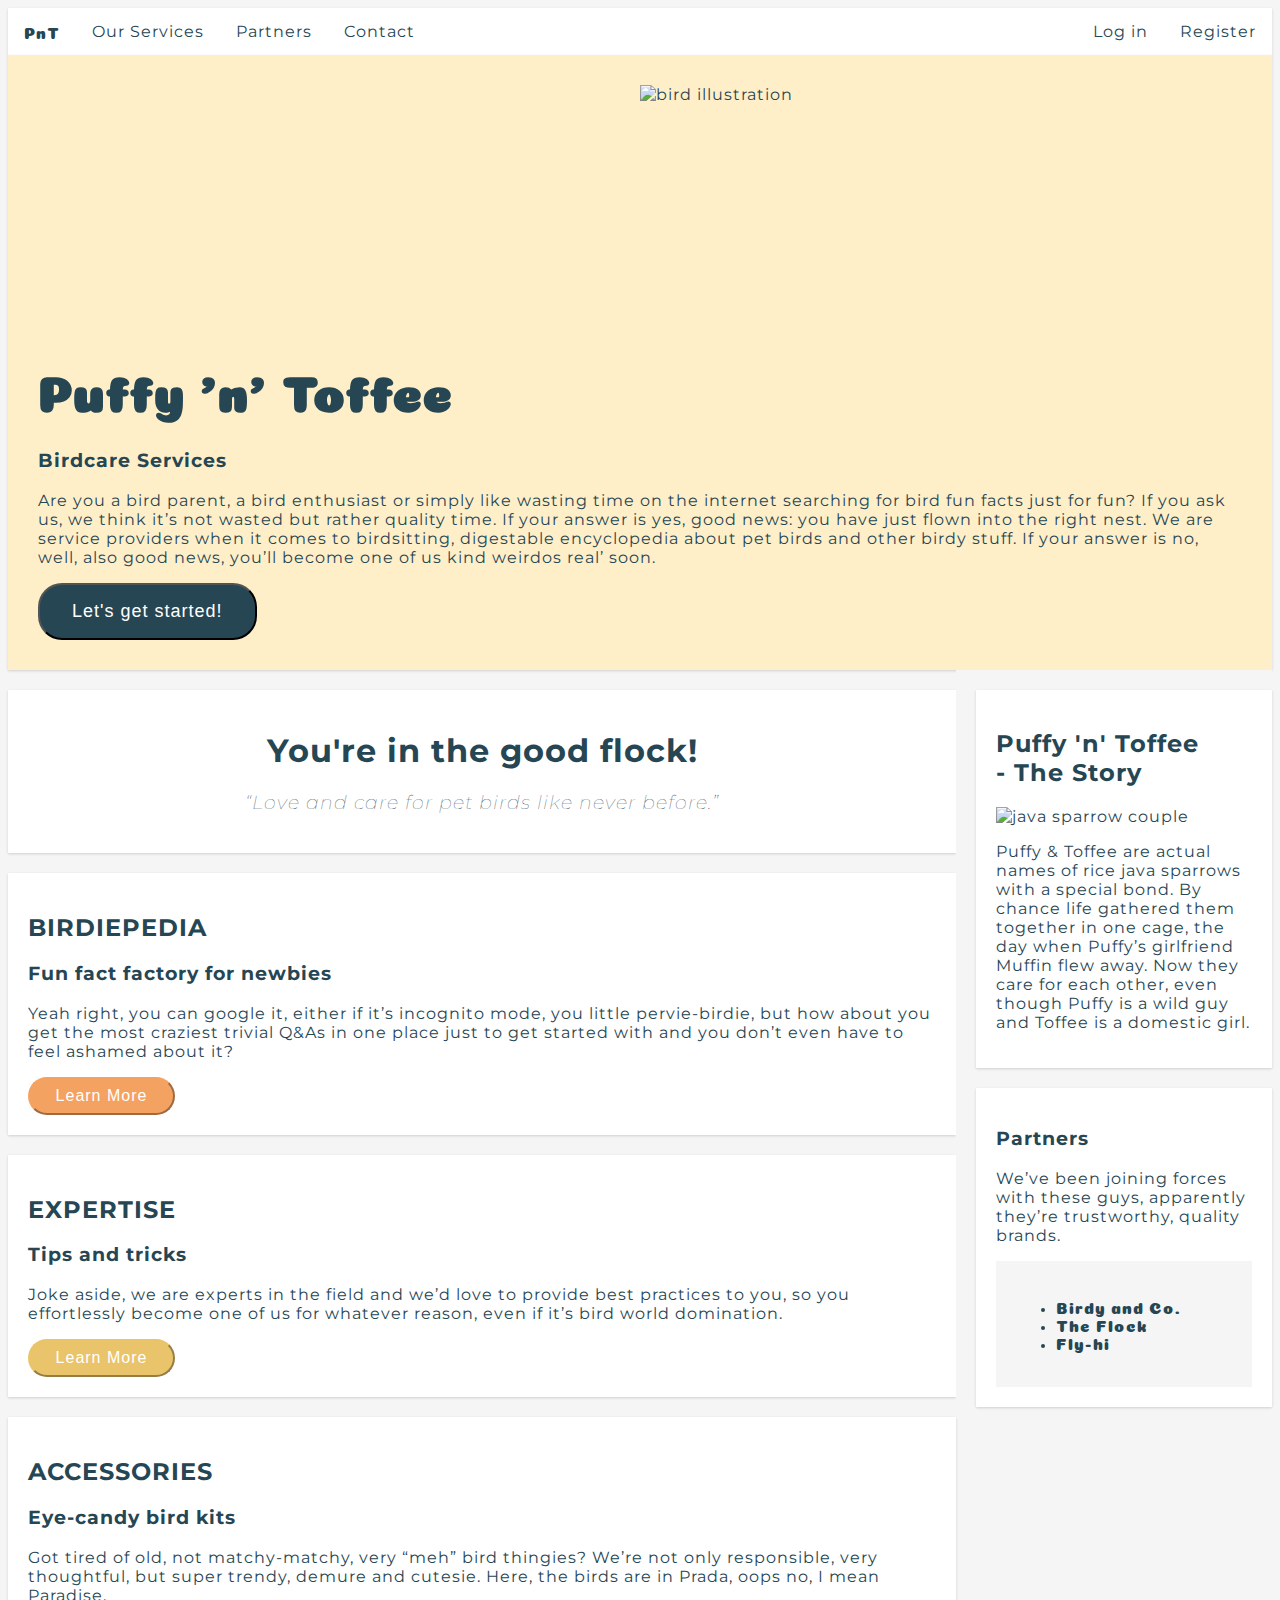
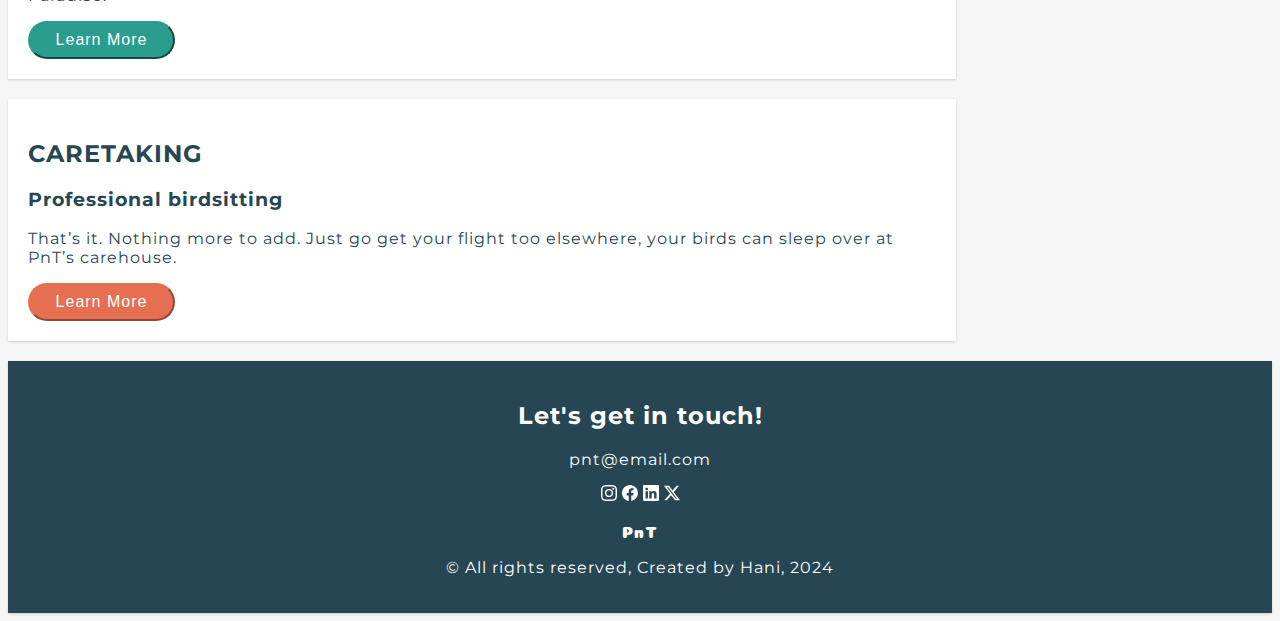
==== index.html @ f8065d81 "Add files via upload" ====
<!DOCTYPE html>
<html lang="en">
  <head>
    <meta charset="UTF-8" />
    <meta name="viewport" content="width=device-width, initial-scale=1.0" />
    <link rel="stylesheet" href="style.css" />
    <title>PnT Birdcare Services</title>
  </head>
  <body>
    <div class="topnav">
      <a style="font-family: Coiny; color: var(--dark)" href="#"
        ><img style="width: 20px" src="img/PnT_logo.png" alt="" />PnT</a
      >
      <a href="#services">Our Services</a>
      <a href="#partners">Partners</a>
      <a href="#contact">Contact</a>
      <a href="#" style="float: right">Register</a>
      <a href="#" style="float: right">Log in</a>
    </div>

    <div class="header">
      <img id="bird" src="img/PnT_hero.png" alt="bird illustration" />
      <h1>Puffy 'n' Toffee</h1>
      <h3>Birdcare Services</h3>
      <p>
        Are you a bird parent, a bird enthusiast or simply like wasting time on
        the internet searching for bird fun facts just for fun? If you ask us,
        we think it’s not wasted but rather quality time. If your answer is yes,
        good news: you have just flown into the right nest. We are service
        providers when it comes to birdsitting, digestable encyclopedia about
        pet birds and other birdy stuff. If your answer is no, well, also good
        news, you’ll become one of us kind weirdos real’ soon.
      </p>
      <a href="#services"
        ><button class="btn-primary">Let's get started!</button></a
      >
    </div>

    <div class="row">
      <div class="leftcolumn">
        <div style="text-align: center" class="card">
          <h1>You're in the good flock!</h1>
          <h3 style="font-weight: lighter; font-style: italic">
            “Love and care for pet birds like never before.”
          </h3>
        </div>
        <div id="services" class="card">
          <h2>BIRDIEPEDIA</h2>
          <h3>Fun fact factory for newbies</h3>
          <p>
            Yeah right, you can google it, either if it’s incognito mode, you
            little pervie-birdie, but how about you get the most craziest
            trivial Q&As in one place just to get started with and you don’t
            even have to feel ashamed about it?
          </p>
          <a href="#"
            ><button
              onclick="displayMessage()"
              style="
                background-color: var(--orange);
                border-color: var(--orange);
              "
              class="btn-secondary"
            >
              Learn More
            </button></a
          >
        </div>
        <div class="card">
          <h2>EXPERTISE</h2>
          <h3>Tips and tricks</h3>
          <p>
            Joke aside, we are experts in the field and we’d love to provide
            best practices to you, so you effortlessly become one of us for
            whatever reason, even if it’s bird world domination.
          </p>
          <a href="#"
            ><button
              onclick="displayMessage()"
              style="
                background-color: var(--yellow);
                border-color: var(--yellow);
              "
              class="btn-secondary"
            >
              Learn More
            </button></a
          >
        </div>
        <div class="card">
          <h2>ACCESSORIES</h2>
          <h3>Eye-candy bird kits</h3>
          <p>
            Got tired of old, not matchy-matchy, very “meh” bird thingies? We’re
            not only responsible, very thoughtful, but super trendy, demure and
            cutesie. Here, the birds are in Prada, oops no, I mean Paradise.
          </p>
          <a href="#"
            ><button
              onclick="displayMessage()"
              style="background-color: var(--green); border-color: var(--green)"
              class="btn-secondary"
            >
              Learn More
            </button></a
          >
        </div>
        <div class="card">
          <h2>CARETAKING</h2>
          <h3>Professional birdsitting</h3>
          <p>
            That’s it. Nothing more to add. Just go get your flight too
            elsewhere, your birds can sleep over at PnT’s carehouse.
          </p>
          <a href="#"
            ><button
              onclick="displayMessage()"
              style="background-color: var(--red); border-color: var(--red)"
              class="btn-secondary"
            >
              Learn More
            </button></a
          >
        </div>
      </div>
      <div class="rightcolumn">
        <div class="card">
          <h2>Puffy 'n' Toffee <br />- The Story</h2>
          <img
            width="100%"
            src="img/java-sparrow-couple.jpg"
            alt="java sparrow couple"
          />
          <p>
            Puffy & Toffee are actual names of rice java sparrows with a special
            bond. By chance life gathered them together in one cage, the day
            when Puffy’s girlfriend Muffin flew away. Now they care for each
            other, even though Puffy is a wild guy and Toffee is a domestic
            girl.
          </p>
        </div>
        <div id="partners" class="card">
          <h3>Partners</h3>
          <p>
            We’ve been joining forces with these guys, apparently they’re
            trustworthy, quality brands.
          </p>
          <div class="partner-list">
            <ul>
              <li>Birdy and Co.</li>
              <li>The Flock</li>
              <li>Fly-hi</li>
            </ul>
          </div>
        </div>
      </div>
    </div>

    <div id="contact" class="footer">
      <h2>Let's get in touch!</h2>
      <p>pnt@email.com</p>
      <div class="icons">
        <a target="_blank" href="https://instagram.com"
          ><svg
            xmlns="http://www.w3.org/2000/svg"
            width="16"
            height="16"
            fill="currentColor"
            class="bi bi-instagram"
            viewBox="0 0 16 16"
          >
            <path
              d="M8 0C5.829 0 5.556.01 4.703.048 3.85.088 3.269.222 2.76.42a3.9 3.9 0 0 0-1.417.923A3.9 3.9 0 0 0 .42 2.76C.222 3.268.087 3.85.048 4.7.01 5.555 0 5.827 0 8.001c0 2.172.01 2.444.048 3.297.04.852.174 1.433.372 1.942.205.526.478.972.923 1.417.444.445.89.719 1.416.923.51.198 1.09.333 1.942.372C5.555 15.99 5.827 16 8 16s2.444-.01 3.298-.048c.851-.04 1.434-.174 1.943-.372a3.9 3.9 0 0 0 1.416-.923c.445-.445.718-.891.923-1.417.197-.509.332-1.09.372-1.942C15.99 10.445 16 10.173 16 8s-.01-2.445-.048-3.299c-.04-.851-.175-1.433-.372-1.941a3.9 3.9 0 0 0-.923-1.417A3.9 3.9 0 0 0 13.24.42c-.51-.198-1.092-.333-1.943-.372C10.443.01 10.172 0 7.998 0zm-.717 1.442h.718c2.136 0 2.389.007 3.232.046.78.035 1.204.166 1.486.275.373.145.64.319.92.599s.453.546.598.92c.11.281.24.705.275 1.485.039.843.047 1.096.047 3.231s-.008 2.389-.047 3.232c-.035.78-.166 1.203-.275 1.485a2.5 2.5 0 0 1-.599.919c-.28.28-.546.453-.92.598-.28.11-.704.24-1.485.276-.843.038-1.096.047-3.232.047s-2.39-.009-3.233-.047c-.78-.036-1.203-.166-1.485-.276a2.5 2.5 0 0 1-.92-.598 2.5 2.5 0 0 1-.6-.92c-.109-.281-.24-.705-.275-1.485-.038-.843-.046-1.096-.046-3.233s.008-2.388.046-3.231c.036-.78.166-1.204.276-1.486.145-.373.319-.64.599-.92s.546-.453.92-.598c.282-.11.705-.24 1.485-.276.738-.034 1.024-.044 2.515-.045zm4.988 1.328a.96.96 0 1 0 0 1.92.96.96 0 0 0 0-1.92m-4.27 1.122a4.109 4.109 0 1 0 0 8.217 4.109 4.109 0 0 0 0-8.217m0 1.441a2.667 2.667 0 1 1 0 5.334 2.667 2.667 0 0 1 0-5.334"
            /></svg
        ></a>
        <a target="_blank" href="https://facebook.com"
          ><svg
            xmlns="http://www.w3.org/2000/svg"
            width="16"
            height="16"
            fill="currentColor"
            class="bi bi-facebook"
            viewBox="0 0 16 16"
          >
            <path
              d="M16 8.049c0-4.446-3.582-8.05-8-8.05C3.58 0-.002 3.603-.002 8.05c0 4.017 2.926 7.347 6.75 7.951v-5.625h-2.03V8.05H6.75V6.275c0-2.017 1.195-3.131 3.022-3.131.876 0 1.791.157 1.791.157v1.98h-1.009c-.993 0-1.303.621-1.303 1.258v1.51h2.218l-.354 2.326H9.25V16c3.824-.604 6.75-3.934 6.75-7.951"
            /></svg
        ></a>
        <a target="_blank" href="https://linkedin.com">
          <svg
            xmlns="http://www.w3.org/2000/svg"
            width="16"
            height="16"
            fill="currentColor"
            class="bi bi-linkedin"
            viewBox="0 0 16 16"
          >
            <path
              d="M0 1.146C0 .513.526 0 1.175 0h13.65C15.474 0 16 .513 16 1.146v13.708c0 .633-.526 1.146-1.175 1.146H1.175C.526 16 0 15.487 0 14.854zm4.943 12.248V6.169H2.542v7.225zm-1.2-8.212c.837 0 1.358-.554 1.358-1.248-.015-.709-.52-1.248-1.342-1.248S2.4 3.226 2.4 3.934c0 .694.521 1.248 1.327 1.248zm4.908 8.212V9.359c0-.216.016-.432.08-.586.173-.431.568-.878 1.232-.878.869 0 1.216.662 1.216 1.634v3.865h2.401V9.25c0-2.22-1.184-3.252-2.764-3.252-1.274 0-1.845.7-2.165 1.193v.025h-.016l.016-.025V6.169h-2.4c.03.678 0 7.225 0 7.225z"
            />
          </svg>
        </a>
        <a target="_blank" href="https:twitter.com"
          ><svg
            xmlns="http://www.w3.org/2000/svg"
            width="16"
            height="16"
            fill="currentColor"
            class="bi bi-twitter-x"
            viewBox="0 0 16 16"
          >
            <path
              d="M12.6.75h2.454l-5.36 6.142L16 15.25h-4.937l-3.867-5.07-4.425 5.07H.316l5.733-6.57L0 .75h5.063l3.495 4.633L12.601.75Zm-.86 13.028h1.36L4.323 2.145H2.865z"
            /></svg
        ></a>
      </div>
      <a style="font-family: Coiny" href="#"
        ><img style="width: 20px" src="img/PnT_logo.png" alt="" />PnT</a
      >
      <p>© All rights reserved, Created by Hani, 2024</p>
    </div>
    <script>
      function displayMessage() {
        alert("You're now learning more.");
      }
    </script>
  </body>
</html>
---- style.css ----
@import url('https://fonts.googleapis.com/css2?family=Coiny&family=Montserrat:ital,wght@0,100..900;1,100..900&display=swap');

:root{
--dark: #264653;
--green: #2A9D8F;
--yellow: #E9C46A;
--orange: #F4A261;
--red: #E76F51;
--light: #FFEFC9;
}

* {
    box-sizing: border-box;
    letter-spacing: 1px;
}

body {
    font-family: Arial;
    padding: 0px;
    background: whitesmoke;
    font-family: "Montserrat";
    color: var(--dark);
}

a:link {
    text-decoration: none;
    color: white;
}

a:visited {
    text-decoration: none;
    color: white;
}

a:hover {
    text-decoration: none;
    color: white;
}

a:active {
    text-decoration: none;
    color: white;
}

/* Style the top navigation bar */
.topnav {
    overflow: hidden;
    background-color: white;
    color: var(--dark);
    box-shadow: rgba(0, 0, 0, 0.1) 0px 1px 3px 0px, rgba(0, 0, 0, 0.06) 0px 1px 2px 0px;
}

/* Style the topnav links */
.topnav a {
    float: left;
    display: block;
    color: var(--dark);
    text-align: center;
    padding: 14px 16px;
    text-decoration: none;
}

/* Change color on hover */
.topnav a:hover {
    background-color: #ddd;
    color: black;
}

/* Header/Blog Title */
.header {
    padding: 30px;
    text-align: left;
    background: var(--light);
    box-shadow: rgba(0, 0, 0, 0.1) 0px 1px 3px 0px, rgba(0, 0, 0, 0.06) 0px 1px 2px 0px;
}

.header h1 {
    font-size: 50px;
    font-family: "Coiny";
    padding-top: 20%;
}

.header img {
    width: 50%;
    float: right;
}

.btn-primary {
    background-color: var(--dark);
    border-radius: 1.5rem;
    color: white;
    cursor: pointer;
    display: inline-block;
    font-size: 1rem;
    padding: 1rem 1.6rem;
    text-align: center;
    text-decoration: none white solid;
}

.btn-primary:hover {
    background-color: gray;
    color: white;
}
.btn-secondary {
    background-color: var(--dark);
    border-radius: 1.5rem;
    color: white;
    cursor: pointer;
    display: inline-block;
    font-size: 1rem;
    padding: .5rem 1.6rem;
    text-align: center;
    text-decoration: none white solid;
}

@media (min-width: 768px) {
    .btn-primary {
        font-size: 1.125rem;
        padding: 1rem 2rem;
    }
}

/* Create two unequal columns that floats next to each other */
/* Left column */
.leftcolumn {
    float: left;
    width: 75%;
}

/* Right column */
.rightcolumn {
    float: left;
    width: 25%;
    background-color: whitesmoke;
    padding-left: 20px;
}

.partner-list {
    background-color: whitesmoke;
    width: 100%;
    padding: 20px;
    font-family: "Coiny";
}

/* Add a card effect for articles */
.card {
    background-color: white;
    padding: 20px;
    margin-top: 20px;
    box-shadow: rgba(0, 0, 0, 0.1) 0px 1px 3px 0px, rgba(0, 0, 0, 0.06) 0px 1px 2px 0px;
}

/* Clear floats after the columns */
.row::after {
    content: "";
    display: table;
    clear: both;
}

/* Footer */
.footer {
    padding: 20px;
    text-align: center;
    background: var(--dark);
    color: white;
    margin-top: 20px;
    box-shadow: rgba(0, 0, 0, 0.1) 0px 1px 3px 0px, rgba(0, 0, 0, 0.06) 0px 1px 2px 0px;
}

.icons{
    margin: 1em;
}

/* Responsive layout - when the screen is less than 800px wide, make the two columns stack on top of each other instead of next to each other */
@media screen and (max-width: 800px) {

    .leftcolumn,
    .rightcolumn {
        width: 100%;
        padding: 0;
    }
}

/* Responsive layout - when the screen is less than 400px wide, make the navigation links stack on top of each other instead of next to each other */
@media screen and (max-width: 400px) {
    .topnav a {
        float: none;
        width: 100%;
    }
}
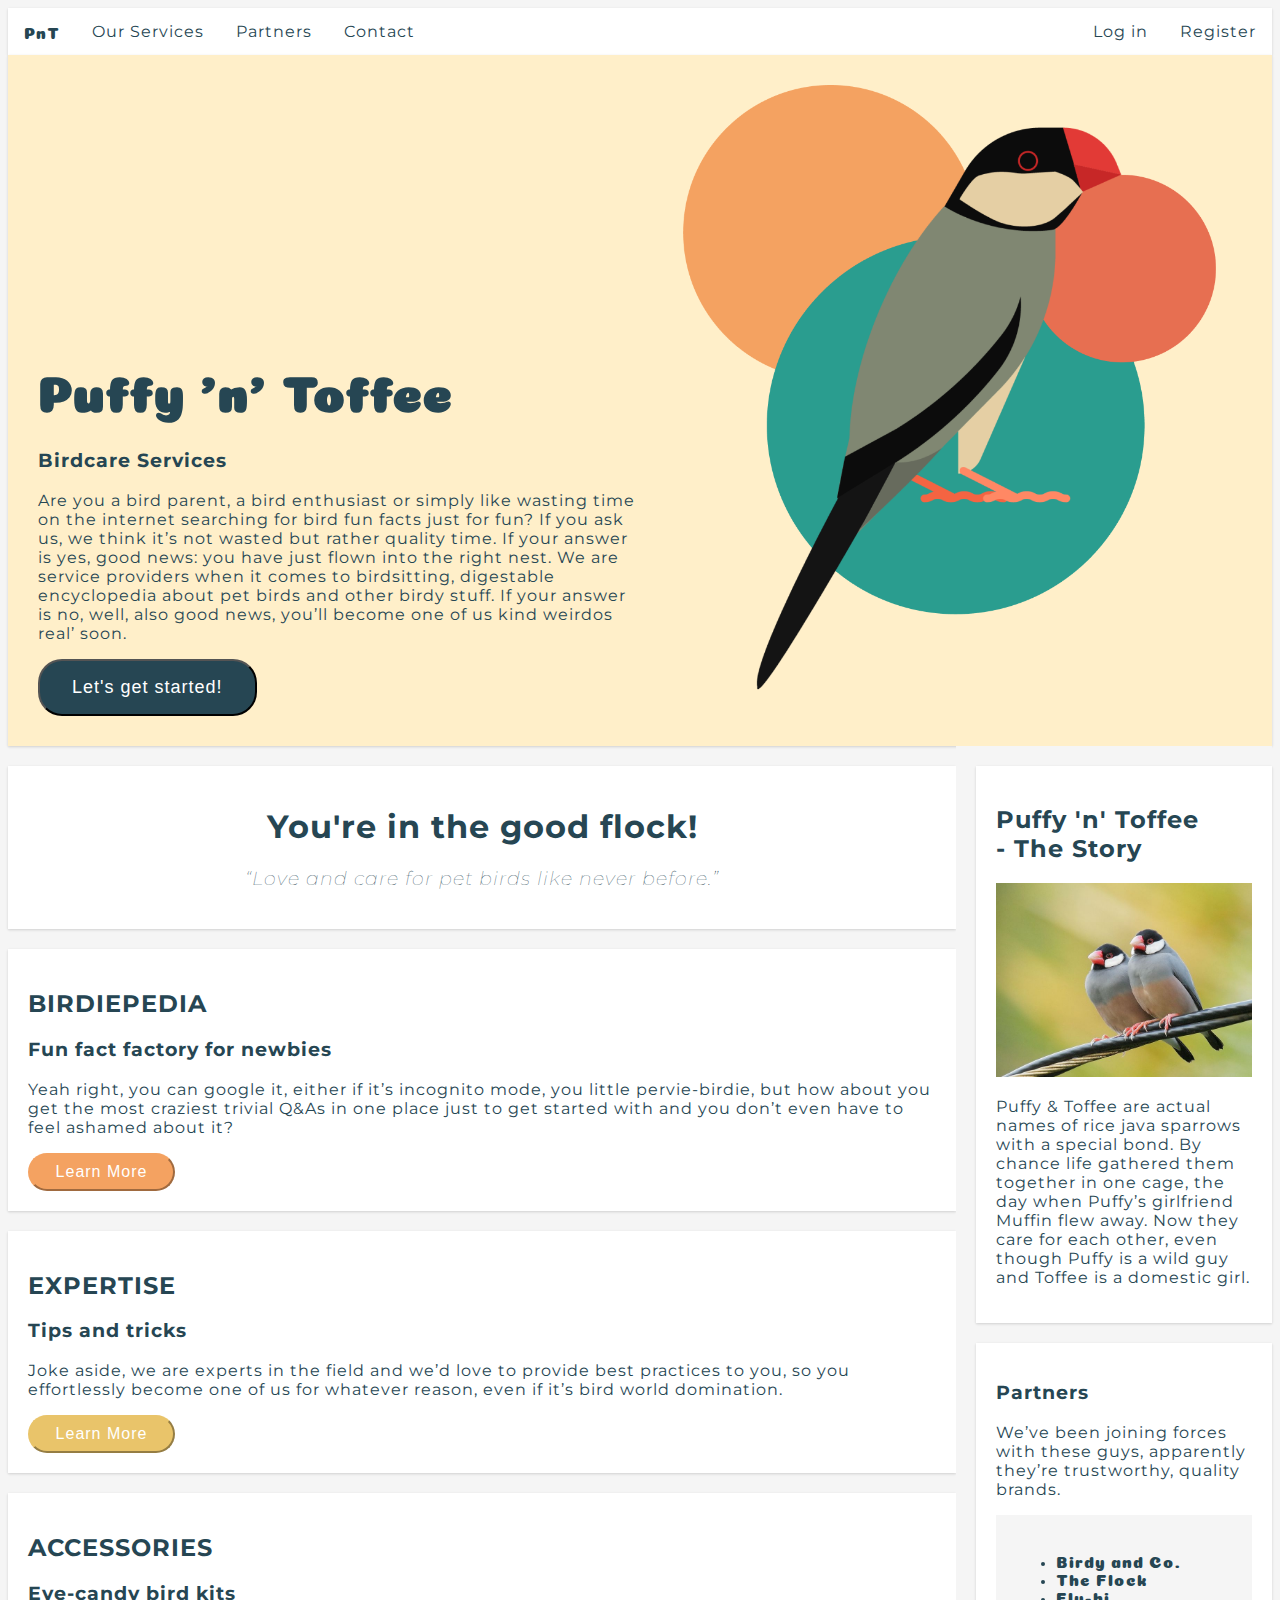
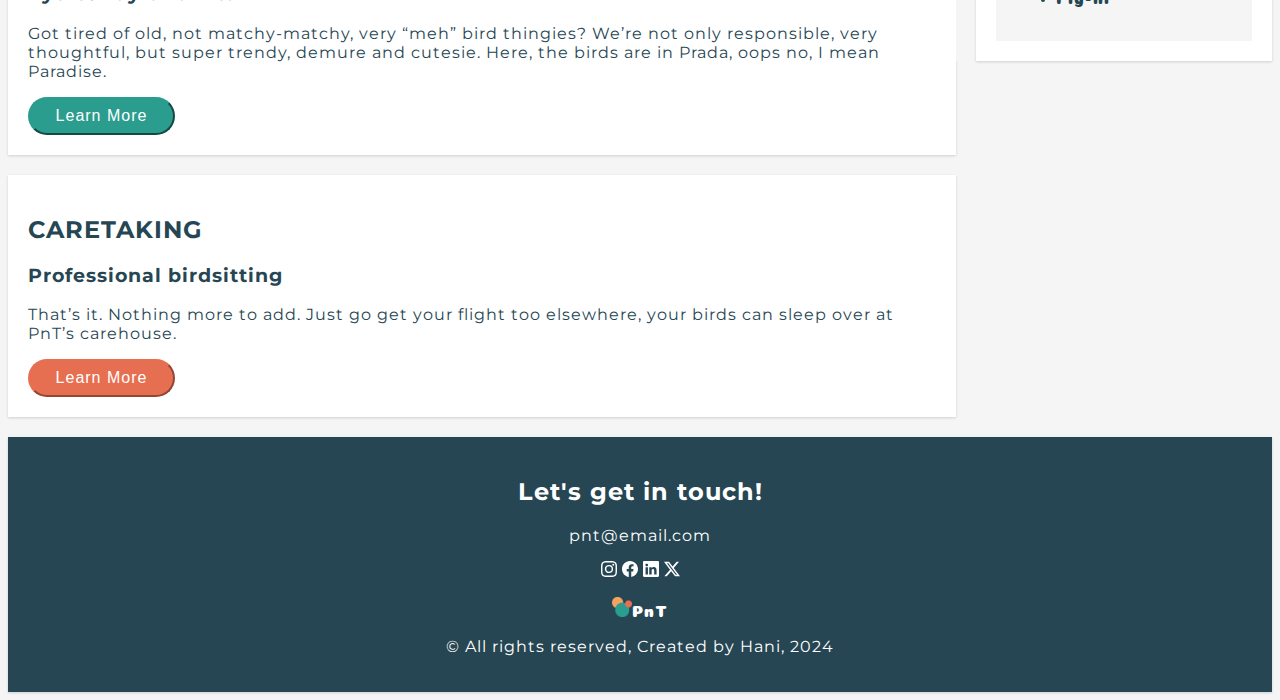
==== commit 2118e076: "Add files via upload" ====
--- a/index.html
+++ b/index.html
@@ -19,7 +19,7 @@
     </div>
 
     <div class="header">
-      <img id="bird" src="img/PnT_hero.png" alt="bird illustration" />
+      <img id="bird" src="PnT_hero.png" alt="bird illustration" />
       <h1>Puffy 'n' Toffee</h1>
       <h3>Birdcare Services</h3>
       <p>
@@ -128,7 +128,7 @@
           <h2>Puffy 'n' Toffee <br />- The Story</h2>
           <img
             width="100%"
-            src="img/java-sparrow-couple.jpg"
+            src="java-sparrow-couple.jpg"
             alt="java sparrow couple"
           />
           <p>
@@ -215,7 +215,7 @@
         ></a>
       </div>
       <a style="font-family: Coiny" href="#"
-        ><img style="width: 20px" src="img/PnT_logo.png" alt="" />PnT</a
+        ><img style="width: 20px" src="PnT_logo.png" alt="" />PnT</a
       >
       <p>© All rights reserved, Created by Hani, 2024</p>
     </div>
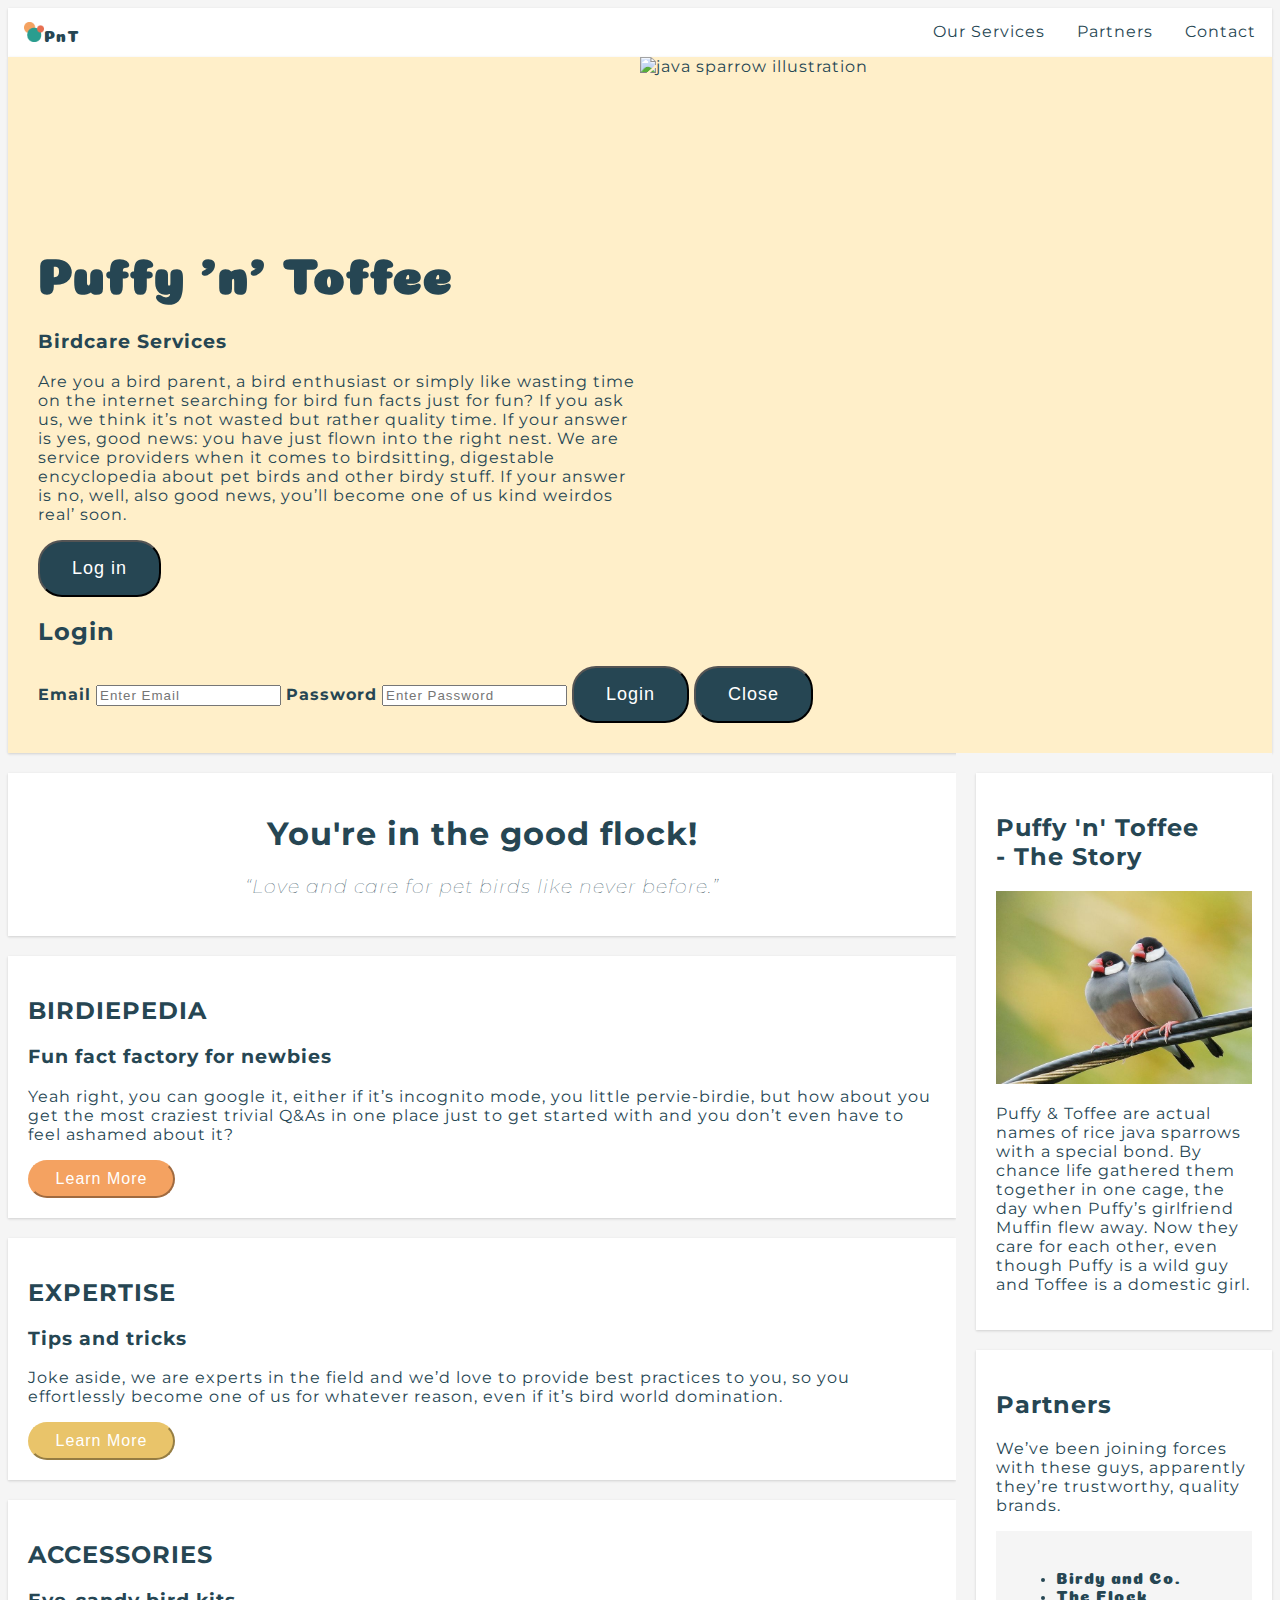
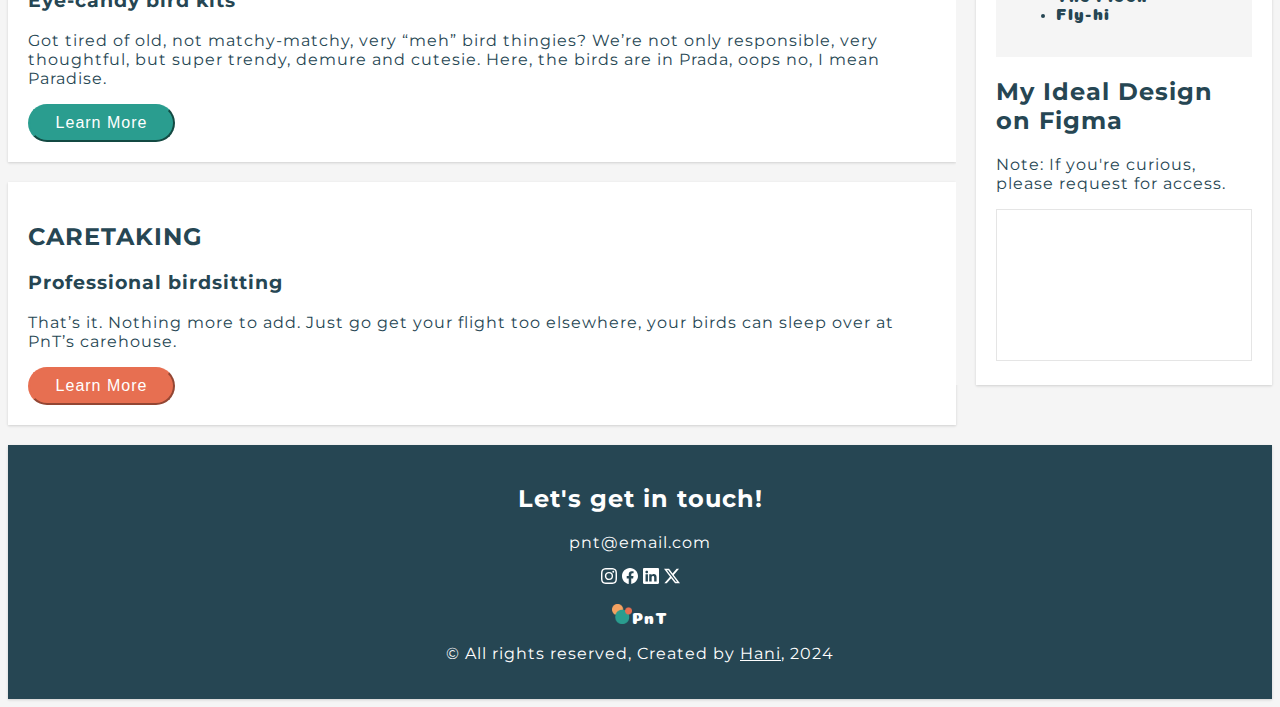
==== commit f403d322: "Add files via upload" ====
--- a/index.html
+++ b/index.html
@@ -9,42 +9,90 @@
   <body>
     <div class="topnav">
       <a style="font-family: Coiny; color: var(--dark)" href="#"
-        ><img style="width: 20px" src="img/PnT_logo.png" alt="" />PnT</a
+        ><img style="width: 20px" src="PnT_logo.png" alt="" />PnT</a
       >
-      <a href="#services">Our Services</a>
-      <a href="#partners">Partners</a>
-      <a href="#contact">Contact</a>
-      <a href="#" style="float: right">Register</a>
-      <a href="#" style="float: right">Log in</a>
-    </div>
-
-    <div class="header">
-      <img id="bird" src="PnT_hero.png" alt="bird illustration" />
-      <h1>Puffy 'n' Toffee</h1>
-      <h3>Birdcare Services</h3>
-      <p>
-        Are you a bird parent, a bird enthusiast or simply like wasting time on
-        the internet searching for bird fun facts just for fun? If you ask us,
-        we think it’s not wasted but rather quality time. If your answer is yes,
-        good news: you have just flown into the right nest. We are service
-        providers when it comes to birdsitting, digestable encyclopedia about
-        pet birds and other birdy stuff. If your answer is no, well, also good
-        news, you’ll become one of us kind weirdos real’ soon.
-      </p>
-      <a href="#services"
-        ><button class="btn-primary">Let's get started!</button></a
-      >
+      <a style="float: right" href="#contact">Contact</a>
+      <a style="float: right" href="#partners">Partners</a>
+      <a style="float: right" href="#services">Our Services</a>
+    </div>
+    <div class="parallax">
+      <div class="art">
+        <img
+          style="width: 50%; float: right"
+          src="java-sparrow_hero.png"
+          alt="java sparrow illustration"
+        />
+      </div>
+      <div id="header" class="header">
+        <div style="width: 50%" class="hero-txt">
+          <h1>Puffy 'n' Toffee</h1>
+          <h3>Birdcare Services</h3>
+          <p>
+            Are you a bird parent, a bird enthusiast or simply like wasting time
+            on the internet searching for bird fun facts just for fun? If you
+            ask us, we think it’s not wasted but rather quality time. If your
+            answer is yes, good news: you have just flown into the right nest.
+            We are service providers when it comes to birdsitting, digestable
+            encyclopedia about pet birds and other birdy stuff. If your answer
+            is no, well, also good news, you’ll become one of us kind weirdos
+            real’ soon.
+          </p>
+        </div>
+        <button class="open-button btn-primary" onclick="openForm()">
+          Log in
+        </button>
+
+        <div class="form-popup" id="myForm">
+          <form action="/action_page.php" class="form-container">
+            <h2>Login</h2>
+
+            <label for="email"><b>Email</b></label>
+            <input
+              type="text"
+              placeholder="Enter Email"
+              name="email"
+              required
+            />
+
+            <label for="psw"><b>Password</b></label>
+            <input
+              type="password"
+              placeholder="Enter Password"
+              name="psw"
+              required
+            />
+
+            <button type="submit" class="btn btn-primary">Login</button>
+            <button
+              type="button"
+              class="btn cancel btn-primary"
+              onclick="closeForm()"
+            >
+              Close
+            </button>
+          </form>
+        </div>
+      </div>
+      <script>
+        function openForm() {
+          document.getElementById("myForm").style.display = "block";
+        }
+
+        function closeForm() {
+          document.getElementById("myForm").style.display = "none";
+        }
+      </script>
     </div>
 
     <div class="row">
       <div class="leftcolumn">
-        <div style="text-align: center" class="card">
+        <div id="services" style="text-align: center" class="card">
           <h1>You're in the good flock!</h1>
           <h3 style="font-weight: lighter; font-style: italic">
             “Love and care for pet birds like never before.”
           </h3>
         </div>
-        <div id="services" class="card">
+        <div class="card">
           <h2>BIRDIEPEDIA</h2>
           <h3>Fun fact factory for newbies</h3>
           <p>
@@ -140,7 +188,7 @@
           </p>
         </div>
         <div id="partners" class="card">
-          <h3>Partners</h3>
+          <h2>Partners</h2>
           <p>
             We’ve been joining forces with these guys, apparently they’re
             trustworthy, quality brands.
@@ -152,6 +200,19 @@
               <li>Fly-hi</li>
             </ul>
           </div>
+          <h2>
+            My Ideal Design <br />
+            on Figma
+          </h2>
+          <p>Note: If you're curious, please request for access.</p>
+          <div class="ideal-design">
+            <iframe
+              style="border: 1px solid rgba(0, 0, 0, 0.1)"
+              width="100%"
+              src="https://embed.figma.com/design/81lVyaEg6Q3I0njfJxgirx/Web-App-Class---PnT-Website?node-id=0-1&embed-host=share"
+              allowfullscreen
+            ></iframe>
+          </div>
         </div>
       </div>
     </div>
@@ -217,7 +278,15 @@
       <a style="font-family: Coiny" href="#"
         ><img style="width: 20px" src="PnT_logo.png" alt="" />PnT</a
       >
-      <p>© All rights reserved, Created by Hani, 2024</p>
+      <p>
+        © All rights reserved, Created by
+        <a
+          style="text-decoration: underline"
+          target="_blank"
+          href="https://www.hanivialand.hu"
+          >Hani</a
+        >, 2024
+      </p>
     </div>
     <script>
       function displayMessage() {
